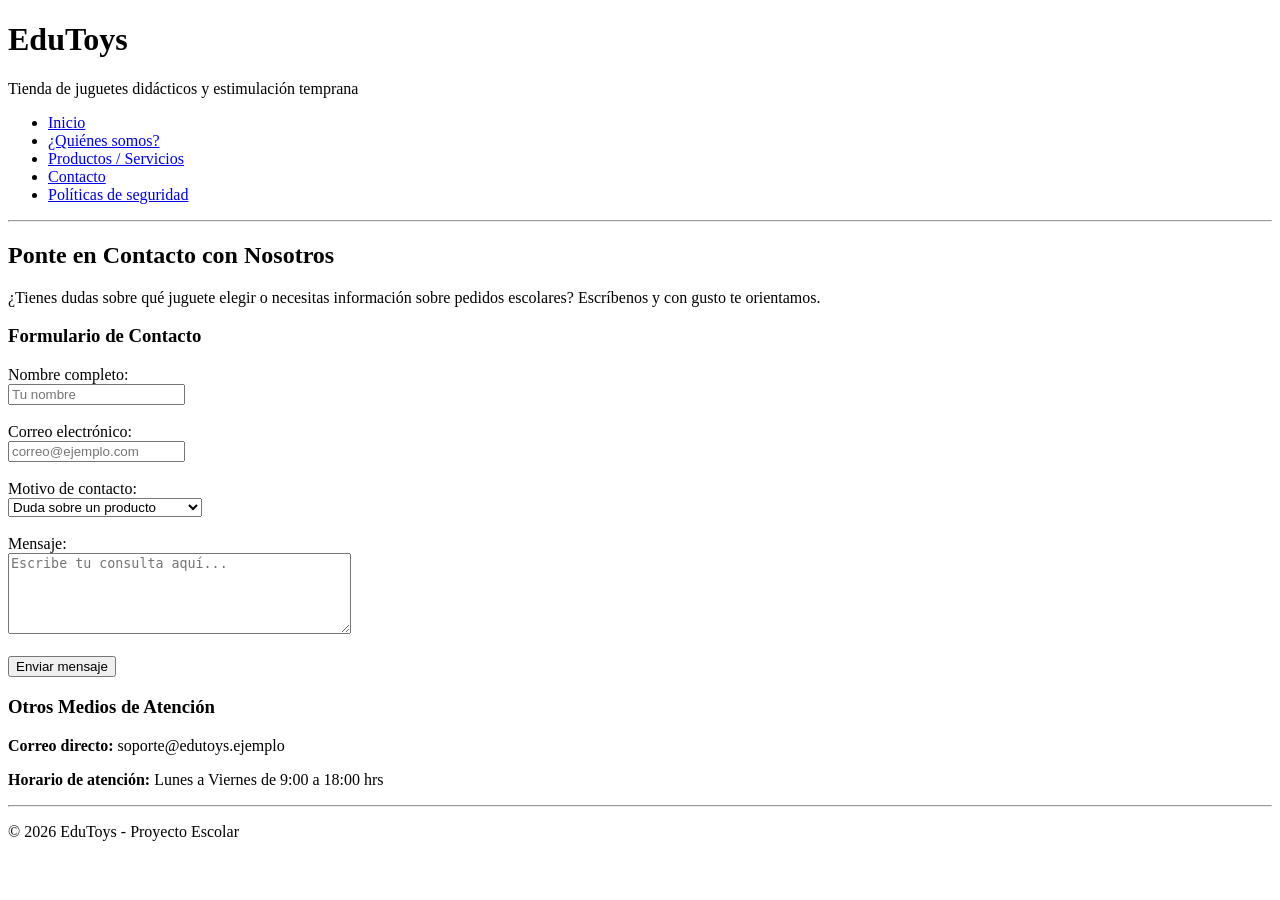
==== contacto.html @ f1761620 "avance: estructura html de contacto y politicas de seguridad" ====
<!DOCTYPE html>
<html lang="es">
<head>
  <meta charset="UTF-8">
  <title>EduToys - Contacto</title>
</head>
<body>

  <header>
    <h1>EduToys</h1>
    <p>Tienda de juguetes didácticos y estimulación temprana</p>
    <nav>
      <ul>
        <li><a href="index.html">Inicio</a></li>
        <li><a href="quienes-somos.html">¿Quiénes somos?</a></li>
        <li><a href="productos.html">Productos / Servicios</a></li>
        <li><a href="contacto.html">Contacto</a></li>
        <li><a href="seguridad.html">Políticas de seguridad</a></li>
      </ul>
    </nav>
  </header>

  <hr>

  <main>
    <section>
      <h2>Ponte en Contacto con Nosotros</h2>
      <p>¿Tienes dudas sobre qué juguete elegir o necesitas información sobre pedidos escolares? Escríbenos y con gusto te orientamos.</p>
    </section>

    <section>
      <h3>Formulario de Contacto</h3>
      <form action="#" method="post">
        <div>
          <label for="nombre">Nombre completo:</label><br>
          <input type="text" id="nombre" name="nombre" required placeholder="Tu nombre">
        </div>
        <br>
        <div>
          <label for="correo">Correo electrónico:</label><br>
          <input type="email" id="correo" name="correo" required placeholder="correo@ejemplo.com">
        </div>
        <br>
        <div>
          <label for="motivo">Motivo de contacto:</label><br>
          <select id="motivo" name="motivo">
            <option value="duda">Duda sobre un producto</option>
            <option value="asesoria">Asesoría personalizada</option>
            <option value="escuela">Pedidos escolares / mayoreo</option>
            <option value="otro">Otro</option>
          </select>
        </div>
        <br>
        <div>
          <label for="mensaje">Mensaje:</label><br>
          <textarea id="mensaje" name="mensaje" rows="5" cols="40" required placeholder="Escribe tu consulta aquí..."></textarea>
        </div>
        <br>
        <button type="submit">Enviar mensaje</button>
      </form>
    </section>

    <section>
      <h3>Otros Medios de Atención</h3>
      <p><strong>Correo directo:</strong> soporte@edutoys.ejemplo</p>
      <p><strong>Horario de atención:</strong> Lunes a Viernes de 9:00 a 18:00 hrs</p>
    </section>
  </main>

  <hr>

  <footer>
    <p>&copy; 2026 EduToys - Proyecto Escolar</p>
  </footer>

</body>
</html>
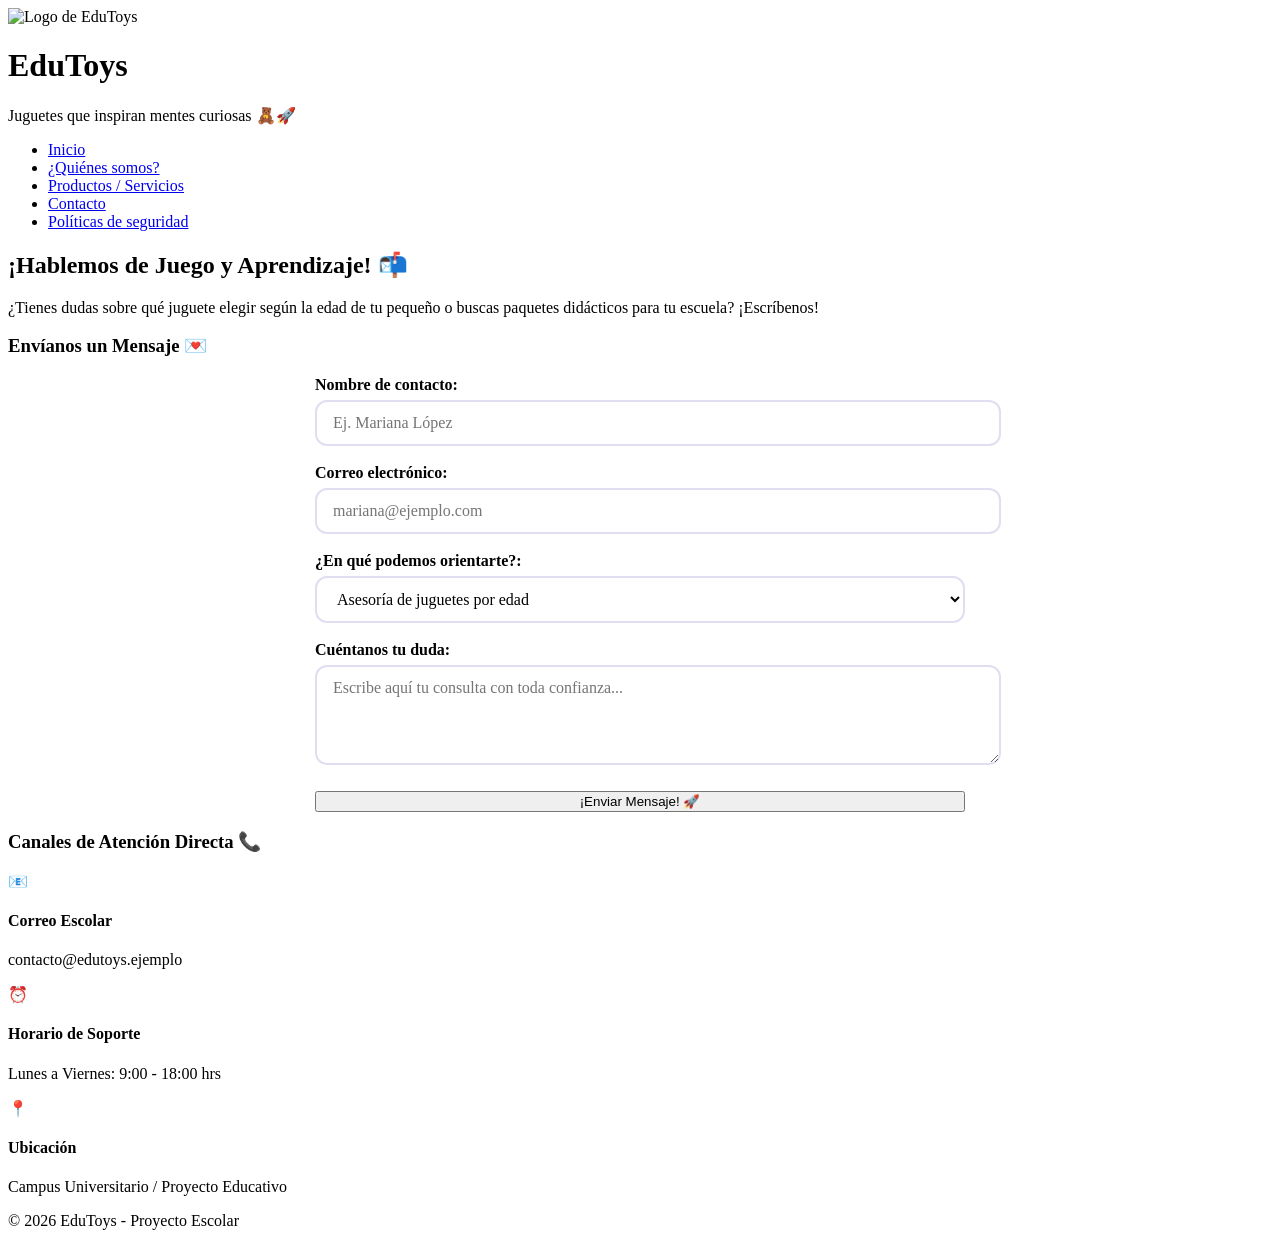
==== commit ced45d0f: "interfaz contacto y pagina de seguridad" ====
--- a/contacto.html
+++ b/contacto.html
@@ -3,75 +3,102 @@
 <head>
   <meta charset="UTF-8">
   <title>EduToys - Contacto</title>
+  <link rel="stylesheet" href="styles.css">
 </head>
 <body>
 
   <header>
-    <h1>EduToys</h1>
-    <p>Tienda de juguetes didácticos y estimulación temprana</p>
+    <div class="brand-container">
+      <img src="logo.png" alt="Logo de EduToys" class="logo-img">
+      <h1>Edu<span>Toys</span></h1>
+    </div>
+    <p>Juguetes que inspiran mentes curiosas 🧸🚀</p>
     <nav>
       <ul>
         <li><a href="index.html">Inicio</a></li>
         <li><a href="quienes-somos.html">¿Quiénes somos?</a></li>
         <li><a href="productos.html">Productos / Servicios</a></li>
-        <li><a href="contacto.html">Contacto</a></li>
+        <li><a href="contacto.html" class="active">Contacto</a></li>
         <li><a href="seguridad.html">Políticas de seguridad</a></li>
       </ul>
     </nav>
   </header>
 
-  <hr>
-
   <main>
-    <section>
-      <h2>Ponte en Contacto con Nosotros</h2>
-      <p>¿Tienes dudas sobre qué juguete elegir o necesitas información sobre pedidos escolares? Escríbenos y con gusto te orientamos.</p>
+    <!-- Banner de Contacto -->
+    <section class="hero-banner">
+      <h2>¡Hablemos de Juego y Aprendizaje! 📬</h2>
+      <p>¿Tienes dudas sobre qué juguete elegir según la edad de tu pequeño o buscas paquetes didácticos para tu escuela? ¡Escríbenos!</p>
     </section>
 
+    <!-- Formulario Amigable -->
     <section>
-      <h3>Formulario de Contacto</h3>
-      <form action="#" method="post">
-        <div>
-          <label for="nombre">Nombre completo:</label><br>
-          <input type="text" id="nombre" name="nombre" required placeholder="Tu nombre">
+      <h3>Envíanos un Mensaje 💌</h3>
+      <form id="formulario-contacto" style="max-width: 650px; margin: 0 auto;">
+        
+        <div style="margin-bottom: 18px;">
+          <label for="nombre" style="display: block; font-weight: 700; margin-bottom: 6px;">Nombre de contacto:</label>
+          <input type="text" id="nombre" name="nombre" required placeholder="Ej. Mariana López"
+                 style="width: 100%; padding: 12px 16px; border: 2px solid #e2ddf0; border-radius: 12px; font-family: inherit; font-size: 1rem; outline: none;">
         </div>
-        <br>
-        <div>
-          <label for="correo">Correo electrónico:</label><br>
-          <input type="email" id="correo" name="correo" required placeholder="correo@ejemplo.com">
+
+        <div style="margin-bottom: 18px;">
+          <label for="correo" style="display: block; font-weight: 700; margin-bottom: 6px;">Correo electrónico:</label>
+          <input type="email" id="correo" name="correo" required placeholder="mariana@ejemplo.com"
+                 style="width: 100%; padding: 12px 16px; border: 2px solid #e2ddf0; border-radius: 12px; font-family: inherit; font-size: 1rem; outline: none;">
         </div>
-        <br>
-        <div>
-          <label for="motivo">Motivo de contacto:</label><br>
-          <select id="motivo" name="motivo">
-            <option value="duda">Duda sobre un producto</option>
-            <option value="asesoria">Asesoría personalizada</option>
-            <option value="escuela">Pedidos escolares / mayoreo</option>
-            <option value="otro">Otro</option>
+
+        <div style="margin-bottom: 18px;">
+          <label for="motivo" style="display: block; font-weight: 700; margin-bottom: 6px;">¿En qué podemos orientarte?:</label>
+          <select id="motivo" name="motivo"
+                  style="width: 100%; padding: 12px 16px; border: 2px solid #e2ddf0; border-radius: 12px; font-family: inherit; font-size: 1rem; outline: none; background: white;">
+            <option value="asesoria">Asesoría de juguetes por edad</option>
+            <option value="escuela">Pedidos escolares / mayoreo para guarderías</option>
+            <option value="duda">Duda sobre materiales y seguridad</option>
+            <option value="otro">Otro motivo</option>
           </select>
         </div>
-        <br>
-        <div>
-          <label for="mensaje">Mensaje:</label><br>
-          <textarea id="mensaje" name="mensaje" rows="5" cols="40" required placeholder="Escribe tu consulta aquí..."></textarea>
+
+        <div style="margin-bottom: 22px;">
+          <label for="mensaje" style="display: block; font-weight: 700; margin-bottom: 6px;">Cuéntanos tu duda:</label>
+          <textarea id="mensaje" name="mensaje" rows="4" required placeholder="Escribe aquí tu consulta con toda confianza..."
+                    style="width: 100%; padding: 12px 16px; border: 2px solid #e2ddf0; border-radius: 12px; font-family: inherit; font-size: 1rem; outline: none; resize: vertical;"></textarea>
         </div>
-        <br>
-        <button type="submit">Enviar mensaje</button>
+
+        <button type="submit" class="btn" style="width: 100%; text-align: center;">¡Enviar Mensaje! 🚀</button>
+        
+        <!-- Mensaje de respuesta que activará JS -->
+        <div id="mensaje-exito" style="display: none; margin-top: 20px; padding: 14px; background: #e3f7ed; color: #2e8b57; border-radius: 12px; text-align: center; font-weight: 700;"></div>
       </form>
     </section>
 
+    <!-- Información de Atención -->
     <section>
-      <h3>Otros Medios de Atención</h3>
-      <p><strong>Correo directo:</strong> soporte@edutoys.ejemplo</p>
-      <p><strong>Horario de atención:</strong> Lunes a Viernes de 9:00 a 18:00 hrs</p>
+      <h3>Canales de Atención Directa 📞</h3>
+      <div class="cards-grid">
+        <div class="feature-box azul">
+          <span class="box-icon">📧</span>
+          <h4>Correo Escolar</h4>
+          <p>contacto@edutoys.ejemplo</p>
+        </div>
+        <div class="feature-box verde">
+          <span class="box-icon">⏰</span>
+          <h4>Horario de Soporte</h4>
+          <p>Lunes a Viernes: 9:00 - 18:00 hrs</p>
+        </div>
+        <div class="feature-box amarillo">
+          <span class="box-icon">📍</span>
+          <h4>Ubicación</h4>
+          <p>Campus Universitario / Proyecto Educativo</p>
+        </div>
+      </div>
     </section>
   </main>
-
-  <hr>
 
   <footer>
     <p>&copy; 2026 EduToys - Proyecto Escolar</p>
   </footer>
 
+  <script src="app.js"></script>
 </body>
 </html>
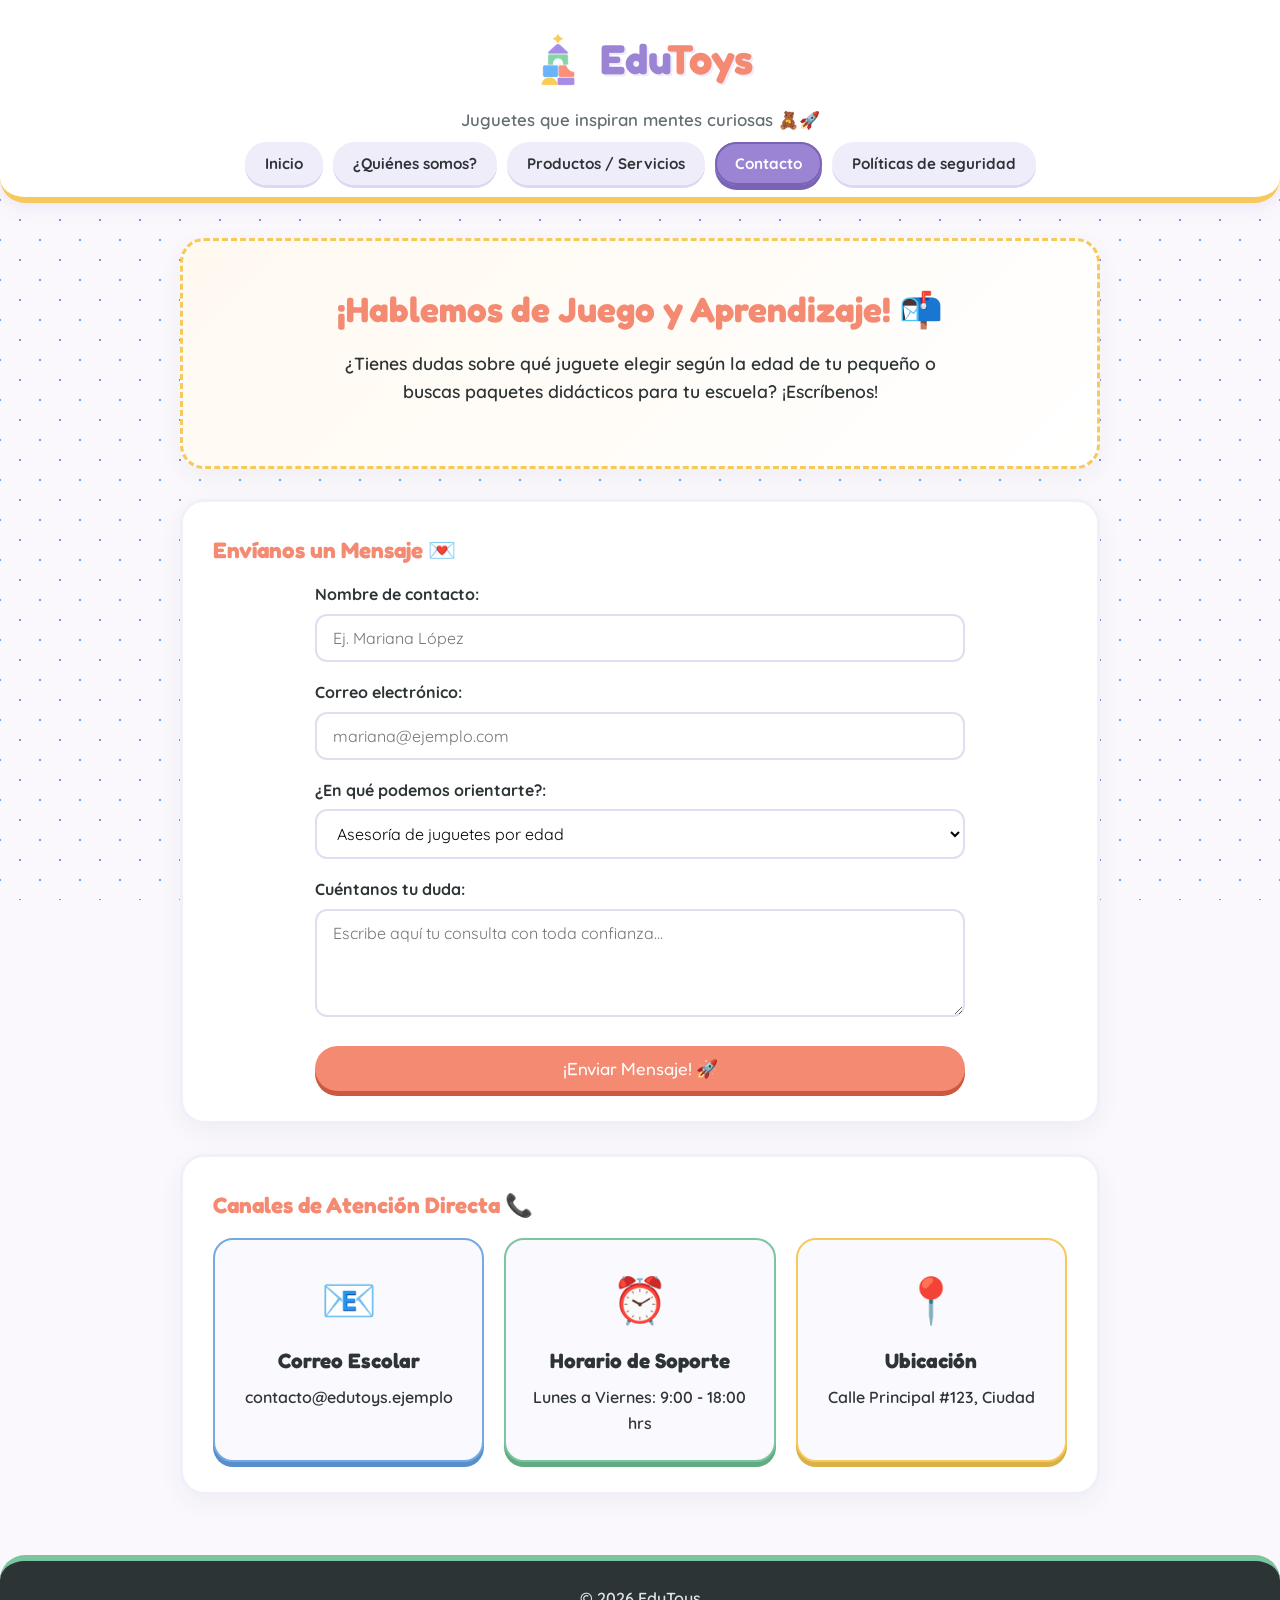
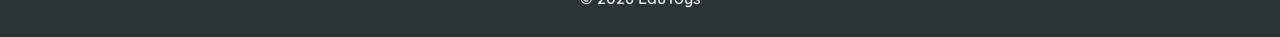
==== commit 5bbadc21: "correciones minimas en los archivos HTML" ====
--- a/contacto.html
+++ b/contacto.html
@@ -89,14 +89,14 @@
         <div class="feature-box amarillo">
           <span class="box-icon">📍</span>
           <h4>Ubicación</h4>
-          <p>Campus Universitario / Proyecto Educativo</p>
+          <p>Calle Principal #123, Ciudad</p>
         </div>
       </div>
     </section>
   </main>
 
   <footer>
-    <p>&copy; 2026 EduToys - Proyecto Escolar</p>
+    <p>&copy; 2026 EduToys</p>
   </footer>
 
   <script src="app.js"></script>
--- a/styles.css
+++ b/styles.css
@@ -0,0 +1,307 @@
+/* --- Tipografías Redondeadas --- */
+@import url('https://fonts.googleapis.com/css2?family=Fredoka:wght@400;600;700&family=Quicksand:wght@500;600;700&display=swap');
+
+:root {
+  --c-lila: #9b84d4;
+  --c-lila-dark: #7a63b5;
+  --c-verde: #7bc69e;
+  --c-azul: #74a9e6;
+  --c-coral: #f48a71;
+  --c-amarillo: #f7c95c;
+  
+  --bg-page: #fbf9ff;
+  --text-dark: #2d3436;
+  --text-muted: #636e72;
+}
+
+* {
+  margin: 0;
+  padding: 0;
+  box-sizing: border-box;
+}
+
+body {
+  font-family: 'Quicksand', sans-serif;
+  font-weight: 600;
+  line-height: 1.6;
+  color: var(--text-dark);
+  /* Fondo divertido con patrón de puntos didácticos */
+  background-color: #faf8fc;
+  background-image: radial-gradient(#9b84d4 1.2px, transparent 1.2px), radial-gradient(#74a9e6 1.2px, #faf8fc 1.2px);
+  background-size: 40px 40px;
+  background-position: 0 0, 20px 20px;
+  background-attachment: fixed;
+}
+
+h1, h2, h3, h4 {
+  font-family: 'Fredoka', sans-serif;
+}
+
+/* --- Header / Barra de Navegación --- */
+header {
+  background-color: #ffffff;
+  border-bottom: 6px solid var(--c-amarillo);
+  padding: 20px 15px;
+  text-align: center;
+  box-shadow: 0 4px 18px rgba(155, 132, 212, 0.15);
+  border-bottom-left-radius: 25px;
+  border-bottom-right-radius: 25px;
+}
+
+.brand-container {
+  display: inline-flex;
+  align-items: center;
+  gap: 12px;
+  background: #fff;
+  padding: 6px 20px;
+  border-radius: 50px;
+  margin-bottom: 8px;
+}
+
+.logo-img {
+  width: 60px;
+  height: 60px;
+  object-fit: contain;
+  transition: transform 0.3s cubic-bezier(0.68, -0.55, 0.265, 1.55);
+}
+
+.brand-container:hover .logo-img {
+  transform: rotate(15deg) scale(1.15);
+}
+
+header h1 {
+  font-size: 2.6rem;
+  color: var(--c-lila);
+  text-shadow: 2px 2px 0px #efeafc;
+}
+
+header h1 span {
+  color: var(--c-coral);
+}
+
+header p {
+  color: var(--text-muted);
+  font-size: 1.05rem;
+  margin-bottom: 18px;
+}
+
+nav ul {
+  list-style: none;
+  display: flex;
+  justify-content: center;
+  gap: 10px;
+  flex-wrap: wrap;
+}
+
+nav a {
+  color: var(--text-dark);
+  text-decoration: none;
+  font-weight: 700;
+  font-size: 0.95rem;
+  padding: 10px 18px;
+  border-radius: 25px;
+  background-color: #f0edfa;
+  border: 2px solid transparent;
+  transition: all 0.2s ease;
+  box-shadow: 0 3px 0 #ded7f2;
+}
+
+nav a:hover,
+nav a.active {
+  background-color: var(--c-lila);
+  color: #ffffff;
+  border-color: var(--c-lila-dark);
+  transform: translateY(-2px);
+  box-shadow: 0 5px 0 var(--c-lila-dark);
+}
+
+/* --- Contenedor Principal --- */
+main {
+  max-width: 960px;
+  margin: 35px auto;
+  padding: 0 20px;
+}
+
+/* Tarjeta General con estética suave y juguetona */
+section {
+  background-color: #ffffff;
+  padding: 30px;
+  margin-bottom: 30px;
+  border-radius: 24px;
+  box-shadow: 0 8px 24px rgba(45, 52, 54, 0.05);
+  border: 3px solid #f3effa;
+  position: relative;
+}
+
+h2 {
+  color: var(--c-lila-dark);
+  font-size: 1.9rem;
+  margin-bottom: 12px;
+}
+
+h3 {
+  color: var(--c-coral);
+  font-size: 1.4rem;
+  margin-bottom: 15px;
+}
+
+/* --- Hero Banner Destacado --- */
+.hero-banner {
+  background: linear-gradient(135deg, #fff9f0 0%, #ffffff 100%);
+  border: 3px dashed var(--c-amarillo);
+  text-align: center;
+  padding: 40px 25px;
+}
+
+.hero-banner h2 {
+  font-size: 2.2rem;
+  color: var(--c-coral);
+}
+
+#mensaje-bienvenida {
+  display: inline-block;
+  background-color: #fff2d1;
+  color: #b87b00;
+  padding: 6px 16px;
+  border-radius: 20px;
+  font-weight: 700;
+  margin-bottom: 15px;
+}
+
+.hero-banner p {
+  max-width: 650px;
+  margin: 0 auto 20px auto;
+  font-size: 1.1rem;
+}
+
+/* --- Botones con Relieve 3D Divertido --- */
+.btn {
+  display: inline-block;
+  background-color: var(--c-coral);
+  color: #ffffff;
+  padding: 12px 26px;
+  text-decoration: none;
+  border-radius: 30px;
+  font-family: 'Fredoka', sans-serif;
+  font-size: 1.1rem;
+  border: none;
+  cursor: pointer;
+  box-shadow: 0 5px 0 #cc583f;
+  transition: all 0.15s ease;
+}
+
+.btn:hover {
+  transform: translateY(-2px);
+  box-shadow: 0 7px 0 #cc583f;
+}
+
+.btn:active {
+  transform: translateY(3px);
+  box-shadow: 0 2px 0 #cc583f;
+}
+
+/* --- Cuadrícula de Tarjetas / Bloques de Juego --- */
+.cards-grid {
+  display: grid;
+  grid-template-columns: repeat(auto-fit, minmax(260px, 1fr));
+  gap: 20px;
+  margin-top: 15px;
+}
+
+.feature-box {
+  background-color: #faf9fd;
+  padding: 24px;
+  border-radius: 20px;
+  text-align: center;
+  border: 2px solid transparent;
+  transition: all 0.25s ease;
+}
+
+.feature-box:hover {
+  transform: translateY(-5px);
+  background-color: #ffffff;
+  box-shadow: 0 10px 20px rgba(155, 132, 212, 0.15);
+}
+
+.feature-box.verde { border-color: var(--c-verde); box-shadow: 0 5px 0 #60ab83; }
+.feature-box.azul { border-color: var(--c-azul); box-shadow: 0 5px 0 #588ec9; }
+.feature-box.coral { border-color: var(--c-coral); box-shadow: 0 5px 0 #d96f56; }
+.feature-box.amarillo { border-color: var(--c-amarillo); box-shadow: 0 5px 0 #dab048; }
+
+.box-icon {
+  font-size: 2.8rem;
+  display: inline-block;
+  margin-bottom: 8px;
+}
+
+.feature-box h4 {
+  font-size: 1.3rem;
+  margin-bottom: 8px;
+  color: var(--text-dark);
+}
+
+/* --- Productos en cuadrícula --- */
+.product-card {
+  background-color: #ffffff;
+  border-radius: 22px;
+  padding: 24px;
+  display: flex;
+  flex-direction: column;
+  justify-content: space-between;
+  border: 3px solid #f1edf8;
+  position: relative;
+  transition: all 0.25s ease;
+}
+
+.product-card:hover {
+  transform: translateY(-5px);
+  box-shadow: 0 12px 25px rgba(0,0,0,0.07);
+}
+
+.badge-edad {
+  align-self: flex-start;
+  padding: 4px 12px;
+  border-radius: 15px;
+  font-size: 0.85rem;
+  font-weight: 700;
+  margin-bottom: 12px;
+}
+
+.badge-verde { background: #e3f7ed; color: #2e8b57; }
+.badge-azul { background: #e6f0fa; color: #2b6cb0; }
+.badge-lila { background: #f1edfa; color: var(--c-lila-dark); }
+
+.product-card h4 {
+  font-size: 1.3rem;
+  color: var(--text-dark);
+  margin-bottom: 10px;
+}
+
+.product-card p {
+  color: var(--text-muted);
+  font-size: 0.95rem;
+  margin-bottom: 15px;
+}
+
+.product-card .btn {
+  width: 100%;
+  text-align: center;
+  background-color: var(--c-azul);
+  box-shadow: 0 4px 0 #588ec9;
+}
+
+.product-card .btn:hover {
+  box-shadow: 0 6px 0 #588ec9;
+}
+
+/* --- Footer --- */
+footer {
+  background-color: #2d3436;
+  color: #dfe6e9;
+  text-align: center;
+  padding: 25px;
+  margin-top: 60px;
+  border-top: 6px solid var(--c-verde);
+  border-top-left-radius: 25px;
+  border-top-right-radius: 25px;
+}
